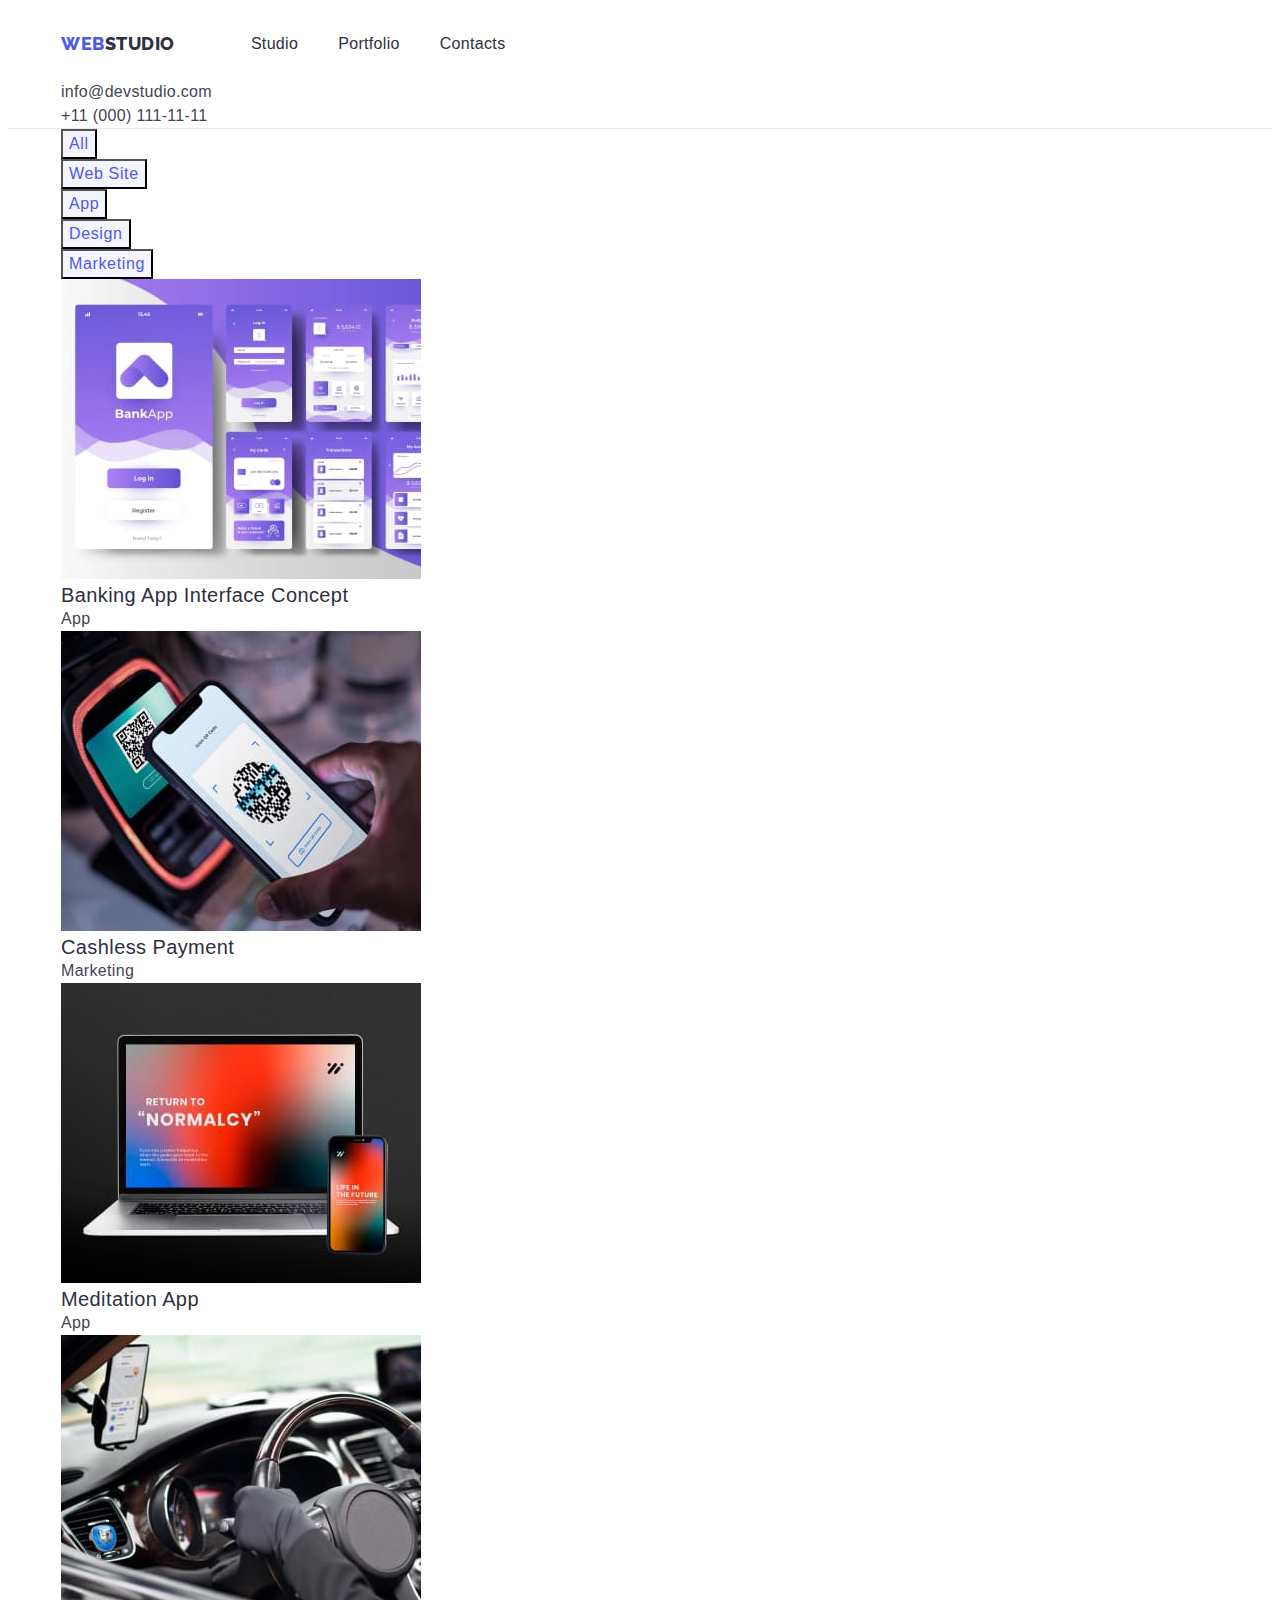
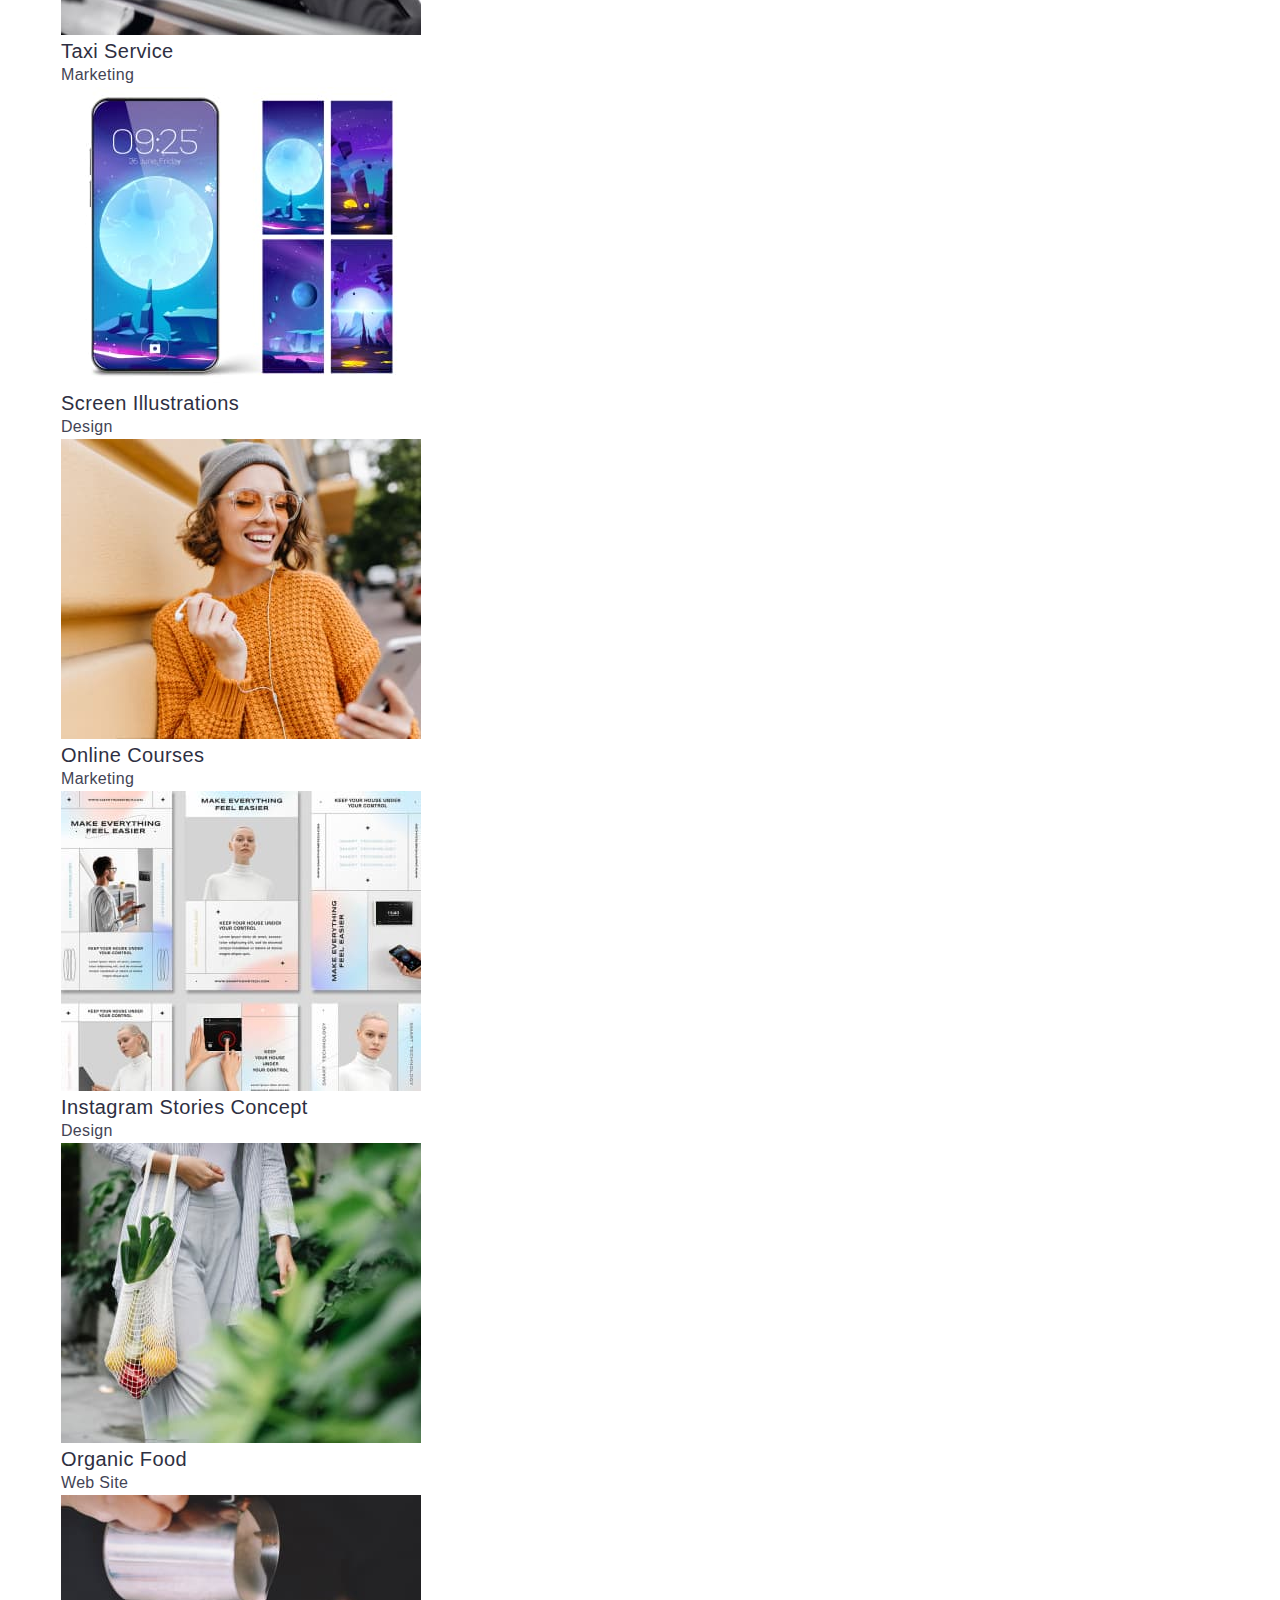
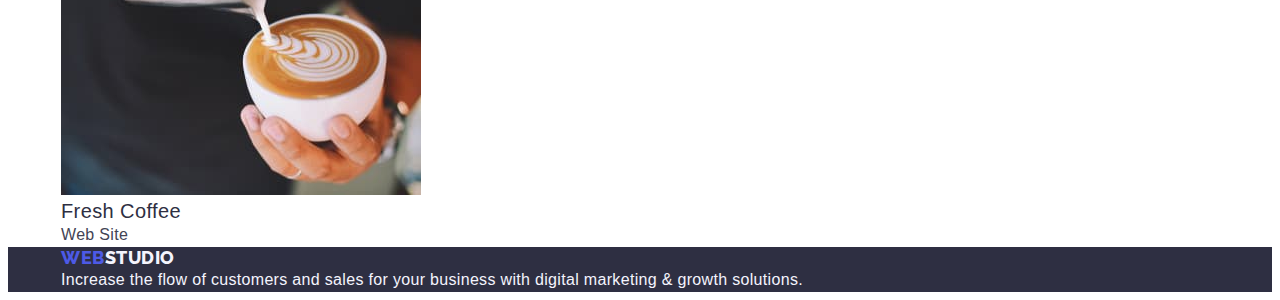
==== portfolio.html @ 367425ea "hero issues" ====
<!DOCTYPE html>
<html lang="en">
  <head>
    <meta charset="UTF-8" />
    <meta http-equiv="X-UA-Compatible" content="IE=edge" />
    <meta name="viewport" content="width=device-width, initial-scale=1.0" />
    <link rel="preconnect" href="https://fonts.googleapis.com" />
    <link rel="preconnect" href="https://fonts.gstatic.com" crossorigin />
    <link
      href="https://fonts.googleapis.com/css2?family=Raleway:wght@800&ampfamily=Roboto:wght@400;500;700;900&ampdisplay=swap"
      rel="stylesheet"
    />
    <title>Portfolio</title>
    <link
      rel="stylesheet"
      href="https://cdnjs.cloudflare.com/ajax/libs/modern-normalize/2.0.0/modern-normalize.min.css"
      integrity="sha512-4xo8blKMVCiXpTaLzQSLSw3KFOVPWhm/TRtuPVc4WG6kUgjH6J03IBuG7JZPkcWMxJ5huwaBpOpnwYElP/m6wg=="
      crossorigin="anonymous"
      referrerpolicy="no-referrer"
    />
    <link rel="stylesheet" href="./css/styles.css" />
  </head>
  <body>
    <header class="header">
      <div class="container">
        <nav class="header-navigation">
          <a href="./index.html" class="logo link"
            >Web<span class="span-header">Studio</span></a
          >

          <ul class="header-menu list">
            <li class="header-menu-item">
              <a href="./index.html" class="header-menu-link link">Studio</a>
            </li>
            <li class="header-menu-item">
              <a href="./portfolio.html" class="header-menu-link link"
                >Portfolio</a
              >
            </li>
            <li class="header-menu-item">
              <a href="" class="header-menu-link link">Contacts</a>
            </li>
          </ul>
        </nav>
        <address class="header-address">
          <ul class="list">
            <li class="header-address-item">
              <a
                class="header-address-link link"
                href="mailto:info@devstudio.com"
                >info@devstudio.com</a
              >
            </li>
            <li class="header-address-item link">
              <a class="header-address-link link" href="tel:+110001111111"
                >+11 (000) 111-11-11</a
              >
            </li>
          </ul>
        </address>
      </div>
    </header>

    <main>
      <section>
        <div class="container">
          <h1 hidden>Products</h1>
          <ul class="filters list">
            <li><button type="button" class="filters-button">All</button></li>
            <li>
              <button type="button" class="filters-button">Web Site</button>
            </li>
            <li><button type="button" class="filters-button">App</button></li>
            <li>
              <button type="button" class="filters-button">Design</button>
            </li>
            <li>
              <button type="button" class="filters-button">Marketing</button>
            </li>
          </ul>
          <ul class="product list">
            <li class="product-item">
              <a href="" class="link">
                <img
                  src="./images/bankingapp.jpg"
                  alt="Banking app interface"
                  width="360"
                />
                <h2 class="product-item-name">Banking App Interface Concept</h2>
                <p class="product-item-type">App</p>
              </a>
            </li>
            <li class="product-item">
              <a href="" class="link">
                <img
                  src="./images/cashless.jpg"
                  alt="Cashless Payment"
                  width="360"
                />
                <h2 class="product-item-name">Cashless Payment</h2>
                <p class="product-item-type">Marketing</p>
              </a>
            </li>
            <li class="product-item">
              <a href="" class="link">
                <img
                  src="./images/meditation.jpg"
                  alt="Meditation App"
                  width="360"
                />
                <h2 class="product-item-name">Meditation App</h2>
                <p class="product-item-type">App</p>
              </a>
            </li>
            <li class="product-item">
              <a href="" class="link">
                <img src="./images/taxi.jpg" alt="Taxi" width="360" />
                <h2 class="product-item-name">Taxi Service</h2>
                <p class="product-item-type">Marketing</p>
              </a>
            </li>
            <li class="product-item">
              <a href="" class="link">
                <img
                  src="./images/screen.jpg"
                  alt="Screen design"
                  width="360"
                />
                <h2 class="product-item-name">Screen Illustrations</h2>
                <p class="product-item-type">Design</p>
              </a>
            </li>
            <li class="product-item">
              <a href="" class="link">
                <img
                  src="./images/courses.jpg"
                  alt="Online courses"
                  width="360"
                />
                <h2 class="product-item-name">Online Courses</h2>
                <p class="product-item-type">Marketing</p>
              </a>
            </li>
            <li class="product-item">
              <a href="" class="link">
                <img
                  src="./images/insta.jpg"
                  alt="Instagram stories"
                  width="360"
                />
                <h2 class="product-item-name">Instagram Stories Concept</h2>
                <p class="product-item-type">Design</p>
              </a>
            </li>
            <li class="product-item">
              <a href="" class="link">
                <img src="./images/food.jpg" alt="Organic Food" width="360" />

                <h2 class="product-item-name">Organic Food</h2>
                <p class="product-item-type">Web Site</p>
              </a>
            </li>
            <li class="product-item">
              <a href="" class="link">
                <img
                  src="./images/coffee.jpg"
                  alt="Cup of coffee"
                  width="360"
                />
                <h2 class="product-item-name">Fresh Coffee</h2>
                <p class="product-item-type">Web Site</p>
              </a>
            </li>
          </ul>
        </div>
      </section>
    </main>
    <footer class="footer">
      <div class="container">
        <a href="./index.html" class="logo link"
          >Web<span class="span-footer">Studio</span></a
        >
        <p class="footer-txt">
          Increase the flow of customers and sales for your business with
          digital marketing & growth solutions.
        </p>
      </div>
    </footer>
  </body>
</html>
---- css/styles.css ----
:root {
  --brand-color: #4d5ae5;
  --main-color: #434455;
  --hover-color: #404bbf;
  --headings-color: #2e2f42;
  --background-color: #ffffff;
}
body {
  font-family: "Roboto", sans-serif;
  color: #434455;
  background-color: var(--background-color);
}
p,
h1,
h2,
h3,
h4,
h5,
h6 {
  margin-top: 0%;
  margin-bottom: 0%;
}

.link {
  text-decoration: none;
}

/* -----header----------- */

.header {
  border-bottom: 1px solid #e7e9fc;
}
.container {
  width: 100%;
  max-width: 1158px;
  padding-left: 15px;
  padding-right: 15px;
  margin-left: auto;
  margin-right: auto;
}
.header-container {
  display: flex;
  align-items: center;
}

.logo {
  font-family: "Raleway", sans-serif;
  font-weight: 800;
  font-size: 18px;
  line-height: 1.17;
  letter-spacing: 0.03em;
  color: #4d5ae5;
  text-transform: uppercase;
  display: flex;
  align-items: center;
  margin-right: 76px;
}

.span-header {
  color: var(--headings-color);
}

.header-menu {
  display: flex;
  margin-right: 76px;
  gap: 40px;
}
.header-navigation {
  display: flex;
  align-items: center;
  flex-grow: 1;
}
.header-menu-item {
  padding-top: 24px;
  padding-bottom: 24px;
}
.header-menu-link {
  font-weight: 500;
  font-size: 16px;
  line-height: 1.5;
  letter-spacing: 0.02em;
  color: #2e2f42;
}
.list {
  list-style: none;
  margin-top: 0%;
  margin-bottom: 0;
  padding-left: 0%;
}
.header-menu-link:hover,
.header-menu-link:focus,
.header-menu-link:active {
  color: #404bbf;
}
.header-address-link:hover,
.header-address-link:active,
.header-address-link:focus {
  color: #404bbf;
}
.adress {
  display: flex;
  margin-left: auto;
  gap: 40px;
}
.header-address-link {
  font-size: 16px;
  line-height: 1.5;
  letter-spacing: 0.02em;
  color: var(--main-color);
}
.header-address {
  font-style: normal;
}
/*---------hero--------*/

.hero {
  background-color: #2e2f42;
  padding-top: 188px;
  padding-bottom: 188px;
}
.hero-title {
  font-size: 56px;
  line-height: 60px;
  line-height: 1.07;
  letter-spacing: 0.02em;
  color: #ffffff;
  text-align: center;
  margin-left: auto;
  margin-right: auto;

  max-width: 496px;
}
.hero-button {
  min-width: 169px;
  height: 56px;
  font-family: inherit;
  background-color: #4d5ae5;
  font-weight: 500;
  font-size: 16px;
  line-height: 1.5;
  letter-spacing: 0.04em;
  cursor: pointer;
  color: #ffffff;
  margin-left: auto;
  margin-right: auto;
  box-shadow: 0px 4px 4px rgba(0, 0, 0, 0.15);
  border-radius: 4px;
  border: none;
  display: block;
  margin: 0 auto;
}
.hero-button:hover,
.hero-button:focus {
  background-color: #404bbf;
}
/*---------descrip section------*/
.descrip {
  background-color: #ffffff;
}

.descrip-list-title {
  font-weight: 500;
  font-size: 20px;
  line-height: 1.2;
  letter-spacing: 0.02em;
  color: var(--headings-color);
}
.descrip-list-descrip {
  font-size: 16px;
  line-height: 1.5;
  letter-spacing: 0.02em;
}
/*-------main activity section------*/

.main-activity {
  background-color: #ffffff;
}
.section-title {
  font-size: 36px;
  line-height: 1.11;
  letter-spacing: 0.02em;
  text-transform: capitalize;
  color: #2e2f42;
  text-align: center;
}
/*-----team-------*/

.team {
  background-color: #f4f4fd;
}
.team-item {
  background-color: #ffffff;
}
.team-item-name {
  font-weight: 500;
  font-size: 20px;
  line-height: 1.2;
  letter-spacing: 0.02em;
  color: #2e2f42;
}
.team-item-position {
  font-size: 16px;
  line-height: 1.5;
  letter-spacing: 0.02em;
}
/*------footer-------*/

.footer {
  background-color: #2e2f42;
}
.span-footer {
  color: #f4f4fd;
}
.footer-txt {
  font-size: 16px;
  line-height: 1.5;
  letter-spacing: 0.02em;
  color: #f4f4fd;
}
/*------portfolio-------*/

.filters-button {
  font-family: "Roboto", sans-serif;
  font-weight: 500;
  font-size: 16px;
  line-height: 1.5;
  letter-spacing: 0.04em;
  color: #4d5ae5;
  background-color: #f4f4fd;
  cursor: pointer;
}
.filters-button:hover,
.filters-button:focus {
  color: #ffffff;
  background: #404bbf;
}
.product-item-name {
  font-weight: 500;
  font-size: 20px;
  line-height: 1.2;
  letter-spacing: 0.02em;
  color: #2e2f42;
}
.product-item-type {
  font-size: 16px;
  line-height: 1.5;
  letter-spacing: 0.02em;
  color: var(--main-color);
}
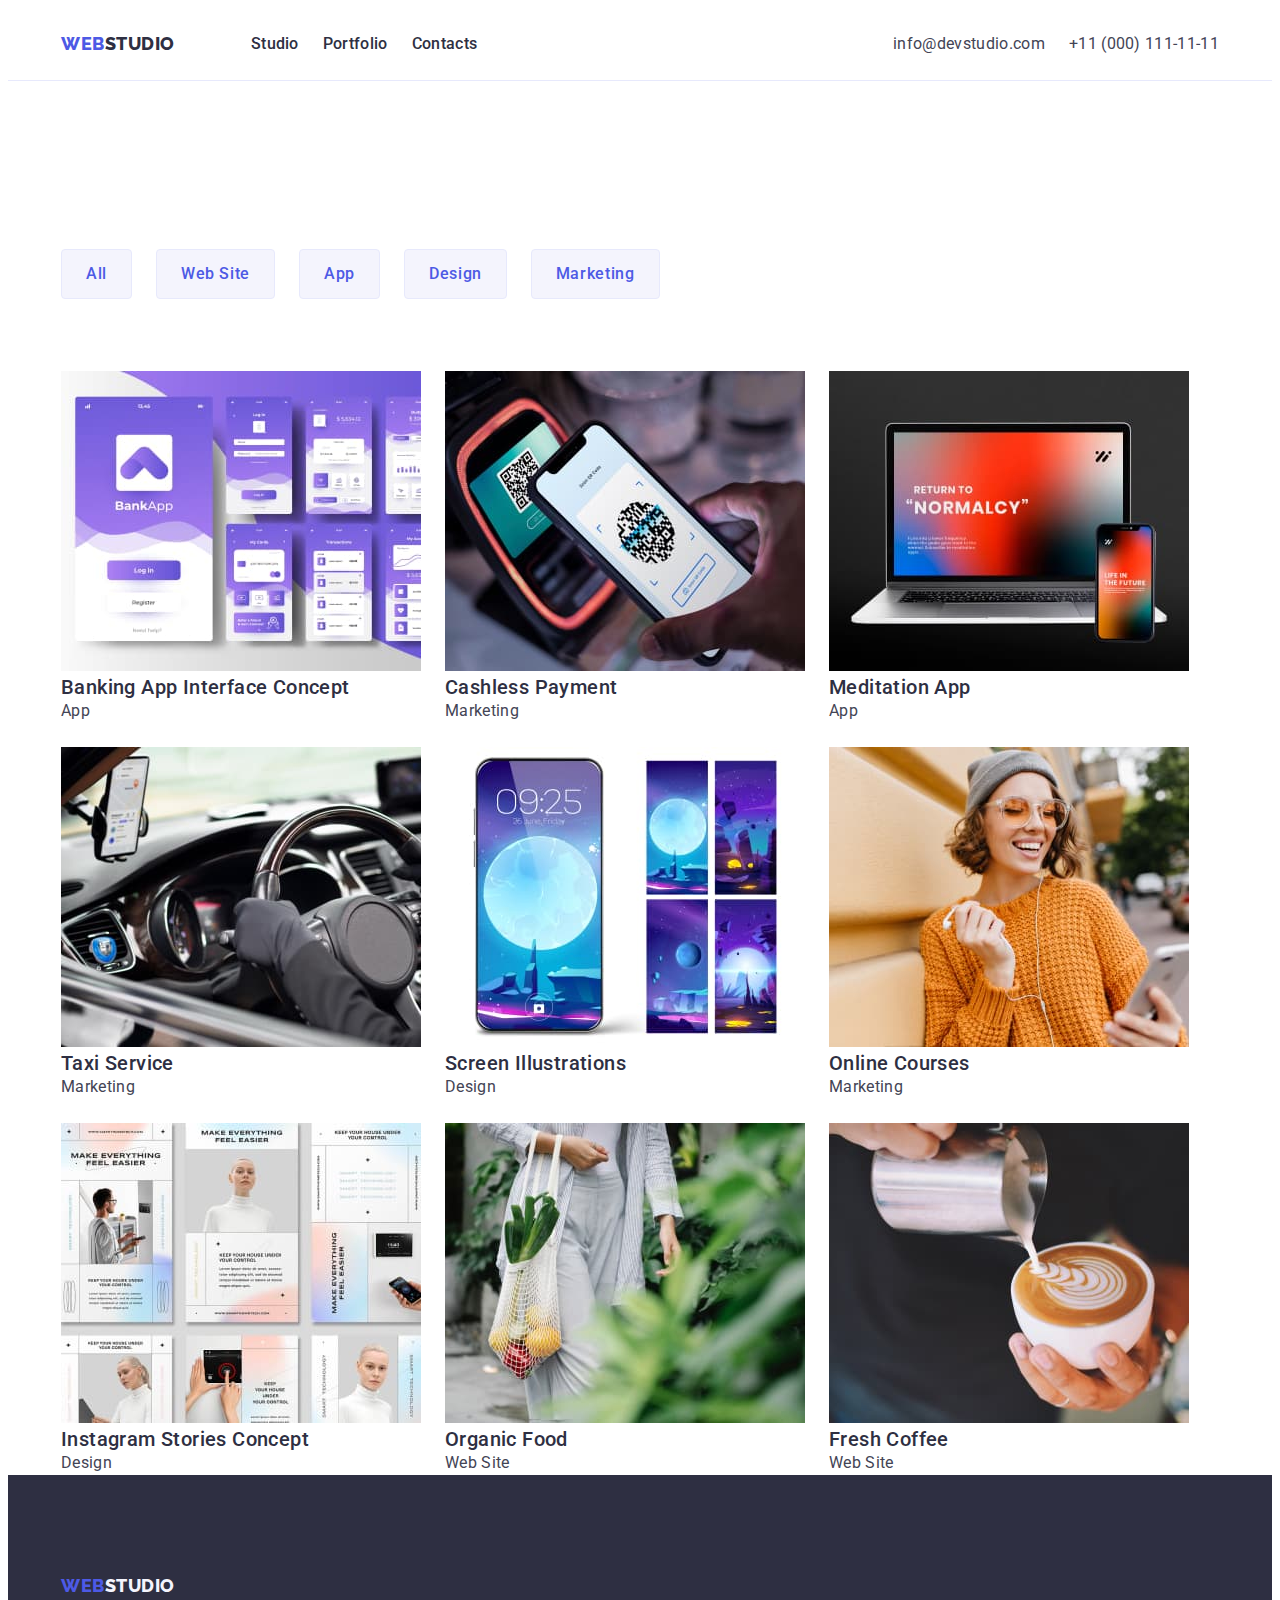
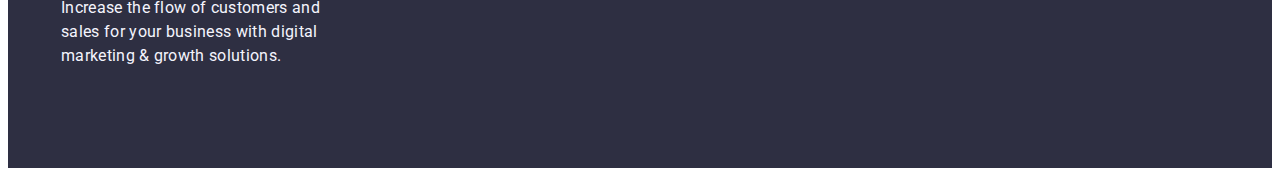
==== commit bb140bc2: "new" ====
--- a/portfolio.html
+++ b/portfolio.html
@@ -7,7 +7,7 @@
     <link rel="preconnect" href="https://fonts.googleapis.com" />
     <link rel="preconnect" href="https://fonts.gstatic.com" crossorigin />
     <link
-      href="https://fonts.googleapis.com/css2?family=Raleway:wght@800&ampfamily=Roboto:wght@400;500;700;900&ampdisplay=swap"
+      href="https://fonts.googleapis.com/css2?family=Raleway:wght@800&family=Roboto:wght@400;500;700;900&display=swap"
       rel="stylesheet"
     />
     <title>Portfolio</title>
@@ -22,7 +22,7 @@
   </head>
   <body>
     <header class="header">
-      <div class="container">
+      <div class="container header-container">
         <nav class="header-navigation">
           <a href="./index.html" class="logo link"
             >Web<span class="span-header">Studio</span></a
@@ -63,7 +63,7 @@
 
     <main>
       <section>
-        <div class="container">
+        <div class="container portfolio-main">
           <h1 hidden>Products</h1>
           <ul class="filters list">
             <li><button type="button" class="filters-button">All</button></li>
--- a/css/styles.css
+++ b/css/styles.css
@@ -24,20 +24,22 @@
 .link {
   text-decoration: none;
 }
-
-/* -----header----------- */
-
-.header {
-  border-bottom: 1px solid #e7e9fc;
-}
 .container {
   width: 100%;
   max-width: 1158px;
-  padding-left: 15px;
-  padding-right: 15px;
+  padding: 0 15px;
+  margin: 0 auto;
+
   margin-left: auto;
   margin-right: auto;
 }
+
+/* -----header----------- */
+
+.header {
+  border-bottom: 1px solid #e7e9fc;
+}
+
 .header-container {
   display: flex;
   align-items: center;
@@ -127,7 +129,7 @@
   text-align: center;
   margin-left: auto;
   margin-right: auto;
-
+  margin-bottom: 48px;
   max-width: 496px;
 }
 .hero-button {
@@ -157,13 +159,22 @@
 .descrip {
   background-color: #ffffff;
 }
-
+.descrip-list-item {
+  width: calc((100%-72) / 4);
+}
+.descrip-list {
+  display: flex;
+  align-items: center;
+  padding-top: 120px;
+  gap: 24px;
+}
 .descrip-list-title {
   font-weight: 500;
   font-size: 20px;
   line-height: 1.2;
   letter-spacing: 0.02em;
   color: var(--headings-color);
+  margin-bottom: 8px;
 }
 .descrip-list-descrip {
   font-size: 16px;
@@ -175,6 +186,18 @@
 .main-activity {
   background-color: #ffffff;
 }
+.activity-contatiner {
+  padding-top: 120px;
+  padding-bottom: 120px;
+}
+.main-activity-list {
+  display: flex;
+  gap: 24px;
+}
+.main-activity-item {
+  width: calc((100%-48) / 3);
+}
+
 .section-title {
   font-size: 36px;
   line-height: 1.11;
@@ -182,14 +205,36 @@
   text-transform: capitalize;
   color: #2e2f42;
   text-align: center;
+  margin-bottom: 72px;
 }
 /*-----team-------*/
 
 .team {
   background-color: #f4f4fd;
+  padding-top: 120px;
+  padding-bottom: 120px;
+}
+.list {
+  display: flex;
+  gap: 24px;
+}
+.image {
+  display: block;
+  max-width: 100%;
+  height: auto;
+}
+.section-title {
+  margin-bottom: 72px;
 }
 .team-item {
+  width: calc((100%-72) / 4);
   background-color: #ffffff;
+  box-shadow: 0px 1px 6px rgba(46, 47, 66, 0.08),
+    0px 1px 1px rgba(46, 47, 66, 0.16), 0px 2px 1px rgba(46, 47, 66, 0.08);
+  border-radius: 0px 0px 4px 4px;
+}
+.card {
+  padding: 32px 16px 32px 16px;
 }
 .team-item-name {
   font-weight: 500;
@@ -197,21 +242,30 @@
   line-height: 1.2;
   letter-spacing: 0.02em;
   color: #2e2f42;
+  margin-bottom: 8px;
+  text-align: center;
 }
 .team-item-position {
   font-size: 16px;
   line-height: 1.5;
   letter-spacing: 0.02em;
+  text-align: center;
 }
 /*------footer-------*/
 
 .footer {
   background-color: #2e2f42;
+  padding-top: 100px;
+  padding-bottom: 100px;
+}
+.footer-logo {
+  margin-bottom: 16px;
 }
 .span-footer {
   color: #f4f4fd;
 }
 .footer-txt {
+  max-width: 264px;
   font-size: 16px;
   line-height: 1.5;
   letter-spacing: 0.02em;
@@ -219,6 +273,15 @@
 }
 /*------portfolio-------*/
 
+.portfolio-main {
+  padding-top: 168px;
+}
+.filters {
+  display: flex;
+  margin-bottom: 72px;
+  margin-left: auto;
+  margin-right: auto;
+}
 .filters-button {
   font-family: "Roboto", sans-serif;
   font-weight: 500;
@@ -228,12 +291,27 @@
   color: #4d5ae5;
   background-color: #f4f4fd;
   cursor: pointer;
-}
+  border: 1px solid #e7e9fc;
+  border-radius: 4px;
+  display: block;
+  padding: 12px 24px 12px 24px;
+}
+
 .filters-button:hover,
 .filters-button:focus {
   color: #ffffff;
   background: #404bbf;
 }
+.product {
+  display: flex;
+  flex-wrap: wrap;
+  flex-direction: row;
+  align-items: flex-start;
+  padding: 0px;
+  gap: 24px;
+}
+.product-item {
+}
 .product-item-name {
   font-weight: 500;
   font-size: 20px;
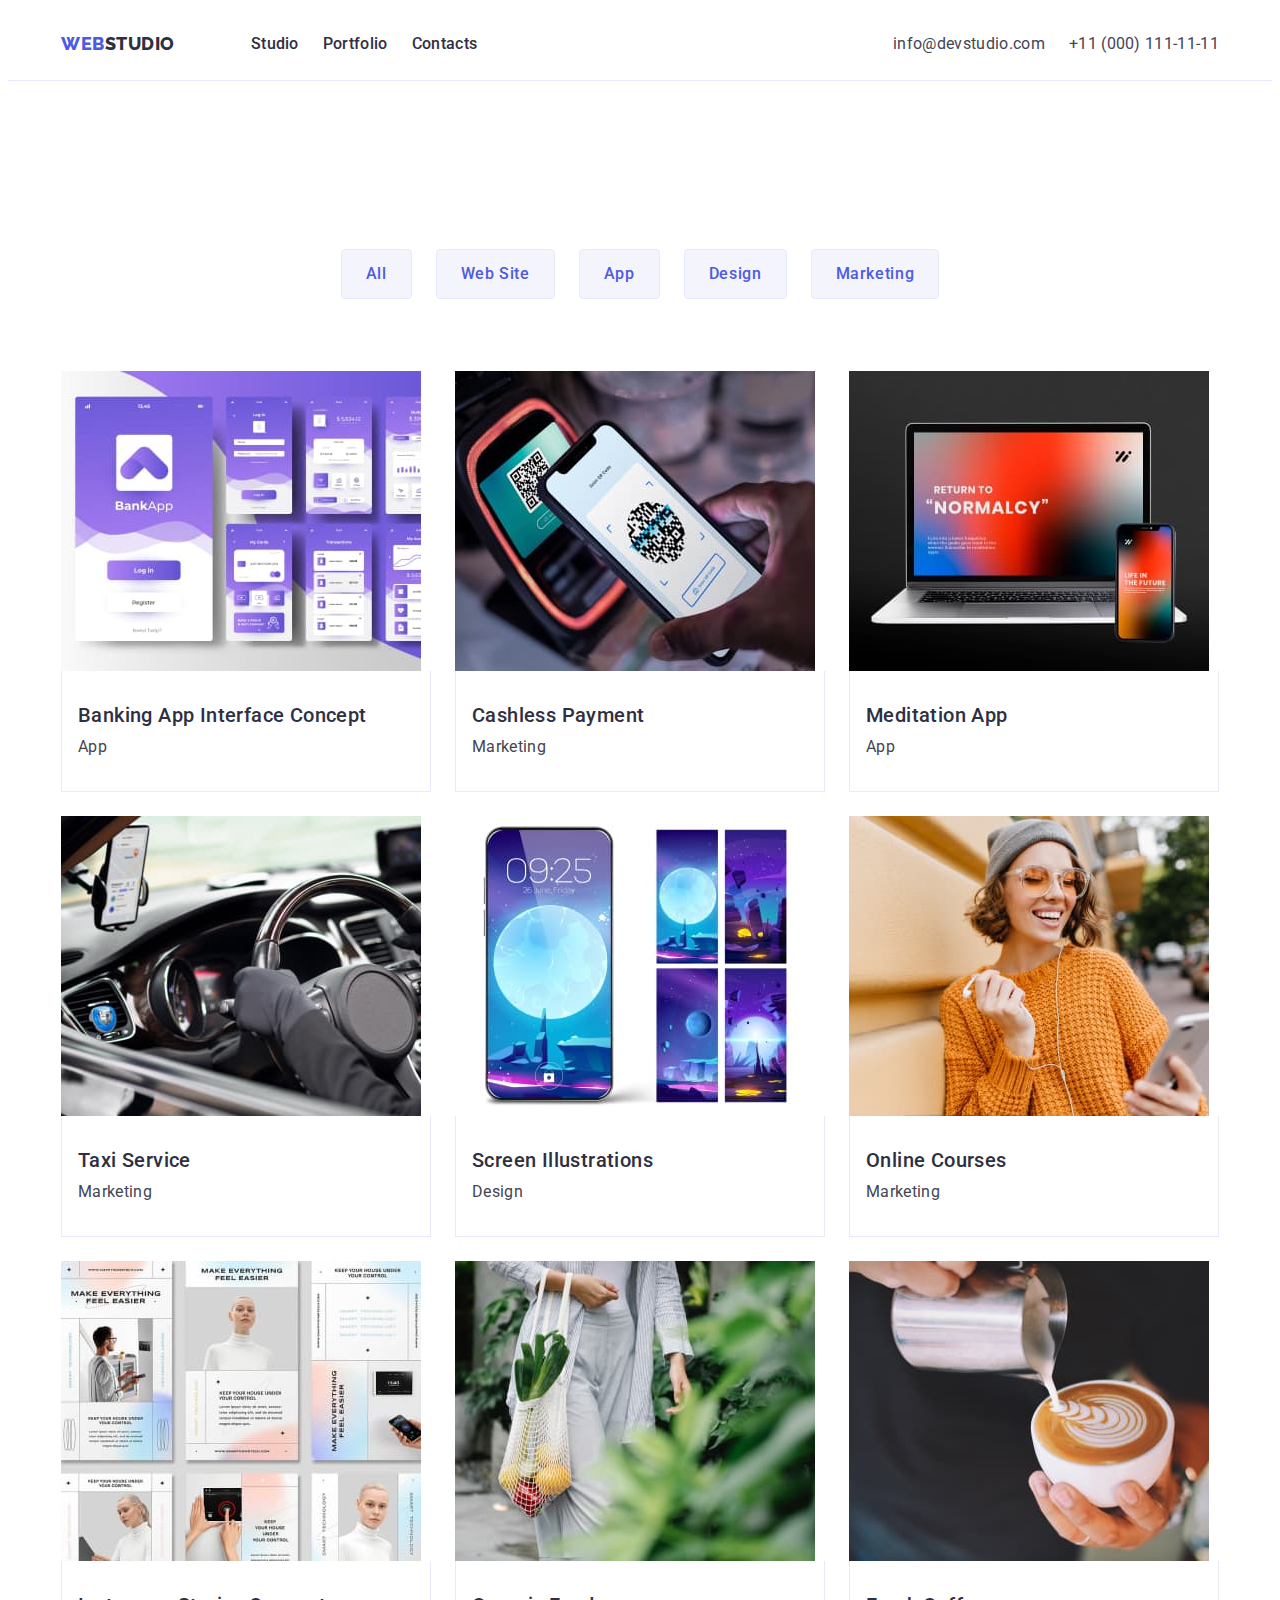
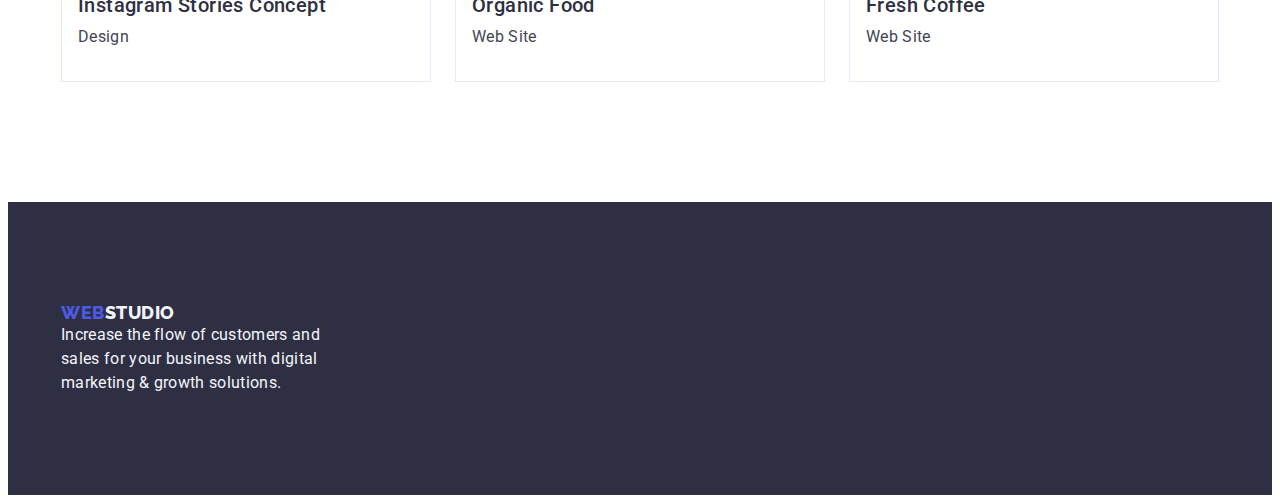
==== commit 0da3d76e: "update" ====
--- a/portfolio.html
+++ b/portfolio.html
@@ -23,6 +23,7 @@
   <body>
     <header class="header">
       <div class="container header-container">
+        <h1 class="visually-hidden">Portfolio</h1>
         <nav class="header-navigation">
           <a href="./index.html" class="logo link"
             >Web<span class="span-header">Studio</span></a
@@ -64,7 +65,6 @@
     <main>
       <section>
         <div class="container portfolio-main">
-          <h1 hidden>Products</h1>
           <ul class="filters list">
             <li><button type="button" class="filters-button">All</button></li>
             <li>
@@ -86,8 +86,12 @@
                   alt="Banking app interface"
                   width="360"
                 />
-                <h2 class="product-item-name">Banking App Interface Concept</h2>
-                <p class="product-item-type">App</p>
+                <div class="product-card">
+                  <h2 class="product-item-name">
+                    Banking App Interface Concept
+                  </h2>
+                  <p class="product-item-type">App</p>
+                </div>
               </a>
             </li>
             <li class="product-item">
@@ -97,8 +101,10 @@
                   alt="Cashless Payment"
                   width="360"
                 />
-                <h2 class="product-item-name">Cashless Payment</h2>
-                <p class="product-item-type">Marketing</p>
+                <div class="product-card">
+                  <h2 class="product-item-name">Cashless Payment</h2>
+                  <p class="product-item-type">Marketing</p>
+                </div>
               </a>
             </li>
             <li class="product-item">
@@ -108,15 +114,19 @@
                   alt="Meditation App"
                   width="360"
                 />
-                <h2 class="product-item-name">Meditation App</h2>
-                <p class="product-item-type">App</p>
+                <div class="product-card">
+                  <h2 class="product-item-name">Meditation App</h2>
+                  <p class="product-item-type">App</p>
+                </div>
               </a>
             </li>
             <li class="product-item">
               <a href="" class="link">
                 <img src="./images/taxi.jpg" alt="Taxi" width="360" />
-                <h2 class="product-item-name">Taxi Service</h2>
-                <p class="product-item-type">Marketing</p>
+                <div class="product-card">
+                  <h2 class="product-item-name">Taxi Service</h2>
+                  <p class="product-item-type">Marketing</p>
+                </div>
               </a>
             </li>
             <li class="product-item">
@@ -126,8 +136,10 @@
                   alt="Screen design"
                   width="360"
                 />
-                <h2 class="product-item-name">Screen Illustrations</h2>
-                <p class="product-item-type">Design</p>
+                <div class="product-card">
+                  <h2 class="product-item-name">Screen Illustrations</h2>
+                  <p class="product-item-type">Design</p>
+                </div>
               </a>
             </li>
             <li class="product-item">
@@ -137,8 +149,10 @@
                   alt="Online courses"
                   width="360"
                 />
-                <h2 class="product-item-name">Online Courses</h2>
-                <p class="product-item-type">Marketing</p>
+                <div class="product-card">
+                  <h2 class="product-item-name">Online Courses</h2>
+                  <p class="product-item-type">Marketing</p>
+                </div>
               </a>
             </li>
             <li class="product-item">
@@ -148,16 +162,19 @@
                   alt="Instagram stories"
                   width="360"
                 />
-                <h2 class="product-item-name">Instagram Stories Concept</h2>
-                <p class="product-item-type">Design</p>
+                <div class="product-card">
+                  <h2 class="product-item-name">Instagram Stories Concept</h2>
+                  <p class="product-item-type">Design</p>
+                </div>
               </a>
             </li>
             <li class="product-item">
               <a href="" class="link">
                 <img src="./images/food.jpg" alt="Organic Food" width="360" />
-
-                <h2 class="product-item-name">Organic Food</h2>
-                <p class="product-item-type">Web Site</p>
+                <div class="product-card">
+                  <h2 class="product-item-name">Organic Food</h2>
+                  <p class="product-item-type">Web Site</p>
+                </div>
               </a>
             </li>
             <li class="product-item">
@@ -167,8 +184,10 @@
                   alt="Cup of coffee"
                   width="360"
                 />
-                <h2 class="product-item-name">Fresh Coffee</h2>
-                <p class="product-item-type">Web Site</p>
+                <div class="product-card">
+                  <h2 class="product-item-name">Fresh Coffee</h2>
+                  <p class="product-item-type">Web Site</p>
+                </div>
               </a>
             </li>
           </ul>
--- a/css/styles.css
+++ b/css/styles.css
@@ -20,6 +20,11 @@
   margin-top: 0%;
   margin-bottom: 0%;
 }
+img {
+  display: block;
+  max-width: 100%;
+  height: auto;
+}
 
 .link {
   text-decoration: none;
@@ -32,6 +37,18 @@
 
   margin-left: auto;
   margin-right: auto;
+}
+.visually-hidden {
+  position: absolute;
+  width: 1px;
+  height: 1px;
+  margin: -1px;
+  border: 0;
+  padding: 0;
+  white-space: nowrap;
+  clip-path: inset(100%);
+  clip: rect(0 0 0 0);
+  overflow: hidden;
 }
 
 /* -----header----------- */
@@ -160,7 +177,7 @@
   background-color: #ffffff;
 }
 .descrip-list-item {
-  width: calc((100%-72) / 4);
+  width: calc((100% - 72px) / 4);
 }
 .descrip-list {
   display: flex;
@@ -195,7 +212,7 @@
   gap: 24px;
 }
 .main-activity-item {
-  width: calc((100%-48) / 3);
+  width: calc((100% - 48px) / 3);
 }
 
 .section-title {
@@ -214,20 +231,17 @@
   padding-top: 120px;
   padding-bottom: 120px;
 }
+
 .list {
   display: flex;
   gap: 24px;
 }
-.image {
-  display: block;
-  max-width: 100%;
-  height: auto;
-}
+
 .section-title {
   margin-bottom: 72px;
 }
 .team-item {
-  width: calc((100%-72) / 4);
+  width: calc((100% - 72px) / 4);
   background-color: #ffffff;
   box-shadow: 0px 1px 6px rgba(46, 47, 66, 0.08),
     0px 1px 1px rgba(46, 47, 66, 0.16), 0px 2px 1px rgba(46, 47, 66, 0.08);
@@ -275,9 +289,11 @@
 
 .portfolio-main {
   padding-top: 168px;
+  padding-bottom: 120px;
 }
 .filters {
   display: flex;
+  justify-content: center;
   margin-bottom: 72px;
   margin-left: auto;
   margin-right: auto;
@@ -306,11 +322,21 @@
   display: flex;
   flex-wrap: wrap;
   flex-direction: row;
-  align-items: flex-start;
+  justify-content: center;
   padding: 0px;
   gap: 24px;
 }
+.product-card {
+  padding-top: 32px;
+  padding-bottom: 32px;
+  padding-left: 16px;
+  border-bottom: 1px solid #e7e9fc;
+  border-left: 1px solid #e7e9fc;
+  border-right: 1px solid #e7e9fc;
+}
 .product-item {
+  width: calc((100% - 48px) / 3);
+  background-color: #ffffff;
 }
 .product-item-name {
   font-weight: 500;
@@ -318,6 +344,7 @@
   line-height: 1.2;
   letter-spacing: 0.02em;
   color: #2e2f42;
+  margin-bottom: 8px;
 }
 .product-item-type {
   font-size: 16px;
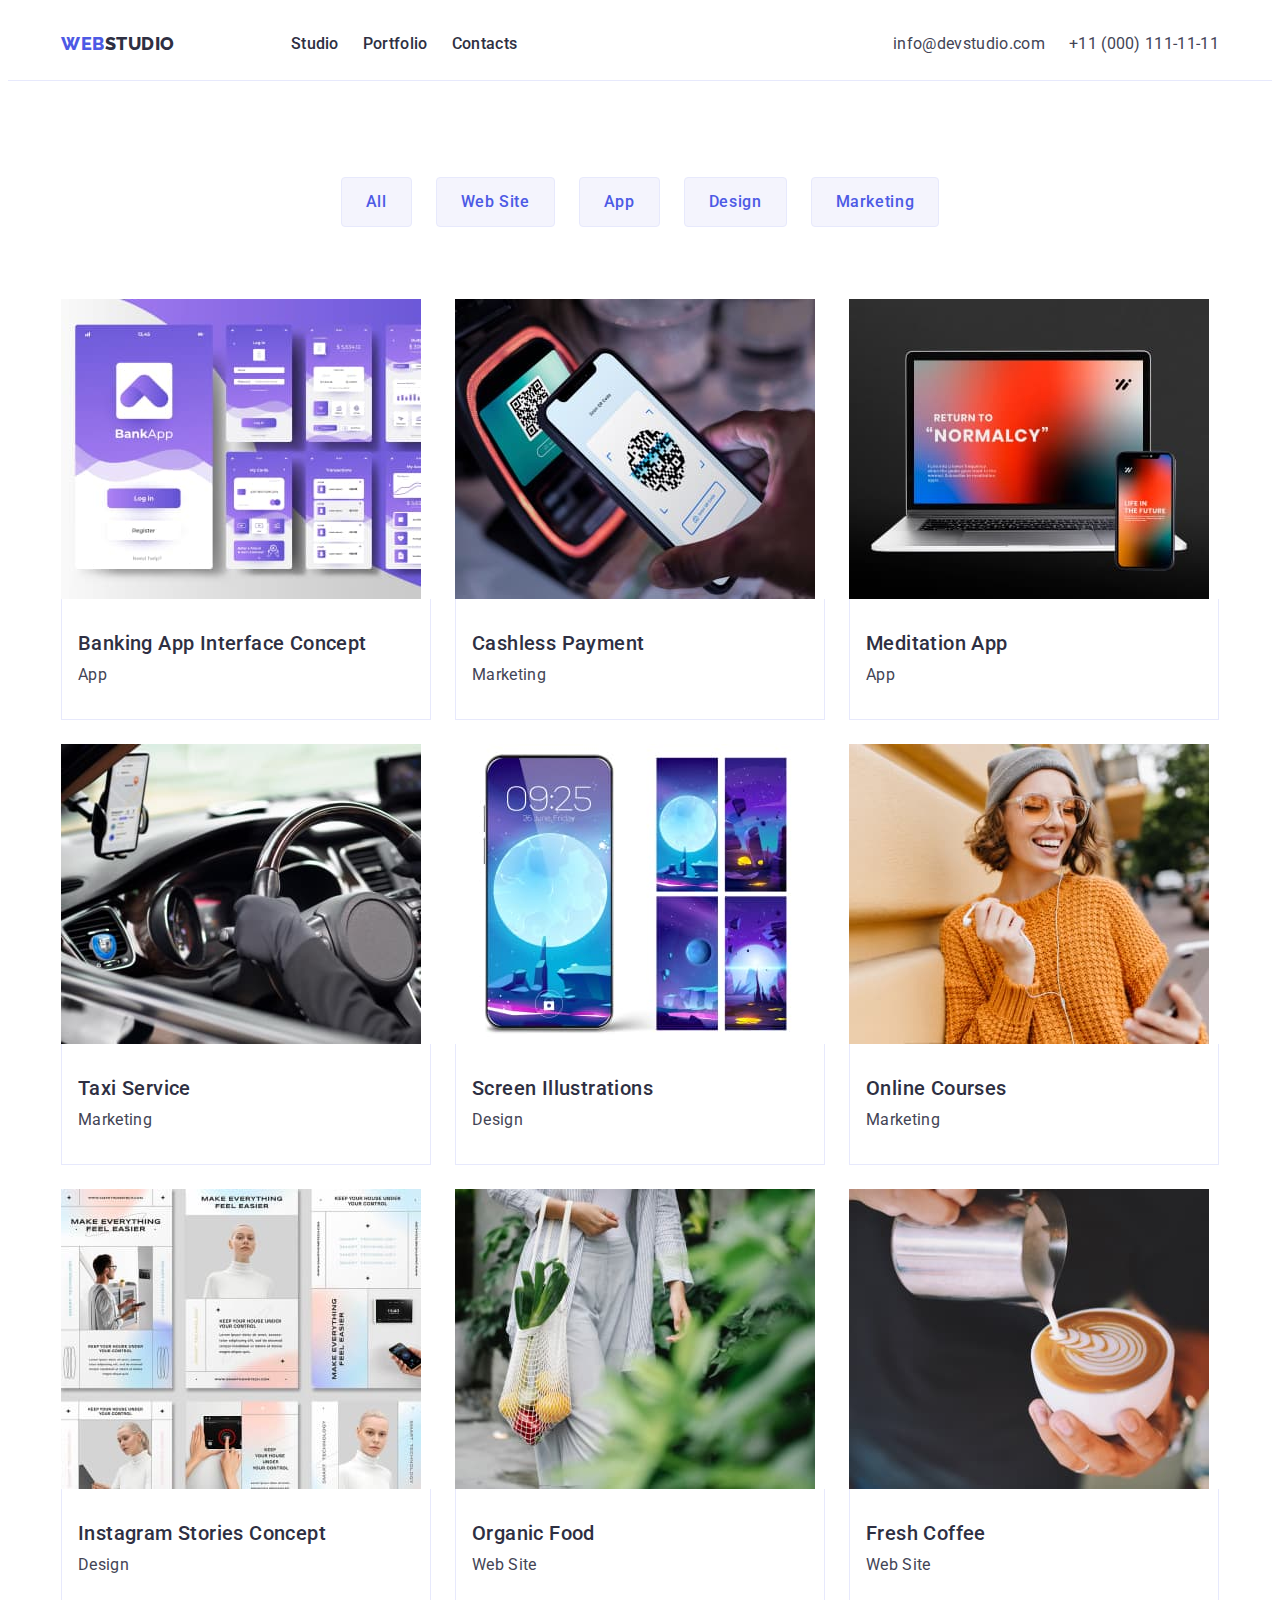
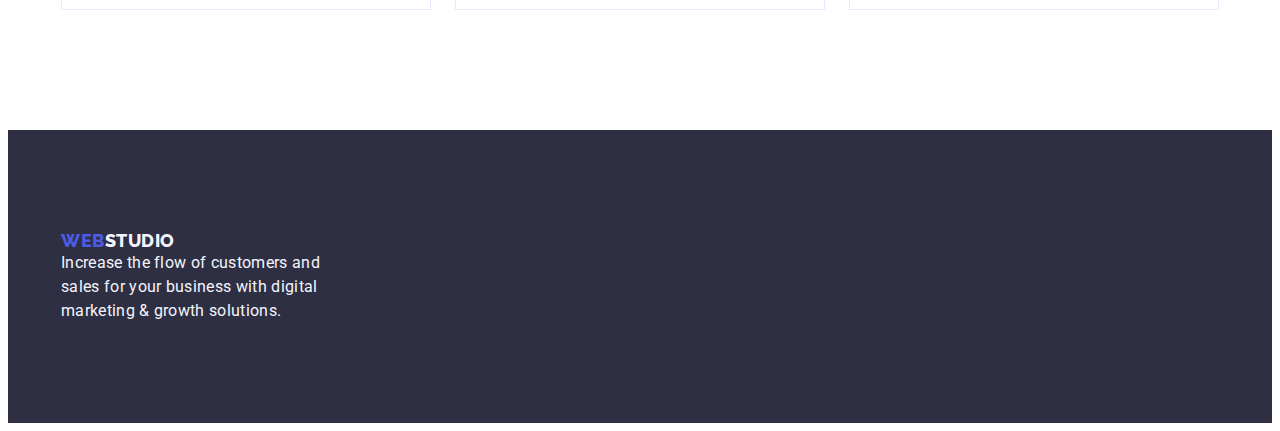
==== commit b7cf4b4a: "fixes" ====
--- a/portfolio.html
+++ b/portfolio.html
@@ -23,12 +23,10 @@
   <body>
     <header class="header">
       <div class="container header-container">
-        <h1 class="visually-hidden">Portfolio</h1>
         <nav class="header-navigation">
           <a href="./index.html" class="logo link"
             >Web<span class="span-header">Studio</span></a
           >
-
           <ul class="header-menu list">
             <li class="header-menu-item">
               <a href="./index.html" class="header-menu-link link">Studio</a>
@@ -63,8 +61,9 @@
     </header>
 
     <main>
-      <section>
-        <div class="container portfolio-main">
+      <section class="main-portfolio">
+        <h1 class="visually-hidden">Portfolio</h1>
+        <div class="container">
           <ul class="filters list">
             <li><button type="button" class="filters-button">All</button></li>
             <li>
--- a/css/styles.css
+++ b/css/styles.css
@@ -29,6 +29,13 @@
 .link {
   text-decoration: none;
 }
+.list {
+  list-style: none;
+  margin-top: 0%;
+  margin-bottom: 0;
+  padding-left: 0%;
+}
+
 .container {
   width: 100%;
   max-width: 1158px;
@@ -81,31 +88,28 @@
 
 .header-menu {
   display: flex;
-  margin-right: 76px;
-  gap: 40px;
-}
+  padding-top: 24px;
+  padding-bottom: 24px;
+}
+
 .header-navigation {
   display: flex;
   align-items: center;
   flex-grow: 1;
-}
-.header-menu-item {
+  gap: 40px;
+}
+
+.header-menu-link {
+  font-weight: 500;
+  font-size: 16px;
+  line-height: 1.5;
+  letter-spacing: 0.02em;
+  color: #2e2f42;
+  gap: 40px;
   padding-top: 24px;
   padding-bottom: 24px;
 }
-.header-menu-link {
-  font-weight: 500;
-  font-size: 16px;
-  line-height: 1.5;
-  letter-spacing: 0.02em;
-  color: #2e2f42;
-}
-.list {
-  list-style: none;
-  margin-top: 0%;
-  margin-bottom: 0;
-  padding-left: 0%;
-}
+
 .header-menu-link:hover,
 .header-menu-link:focus,
 .header-menu-link:active {
@@ -126,6 +130,7 @@
   line-height: 1.5;
   letter-spacing: 0.02em;
   color: var(--main-color);
+  gap: 40px;
 }
 .header-address {
   font-style: normal;
@@ -175,6 +180,7 @@
 /*---------descrip section------*/
 .descrip {
   background-color: #ffffff;
+  padding: 120px 0;
 }
 .descrip-list-item {
   width: calc((100% - 72px) / 4);
@@ -182,7 +188,7 @@
 .descrip-list {
   display: flex;
   align-items: center;
-  padding-top: 120px;
+
   gap: 24px;
 }
 .descrip-list-title {
@@ -202,11 +208,9 @@
 
 .main-activity {
   background-color: #ffffff;
-}
-.activity-contatiner {
-  padding-top: 120px;
   padding-bottom: 120px;
 }
+
 .main-activity-list {
   display: flex;
   gap: 24px;
@@ -273,6 +277,7 @@
   padding-bottom: 100px;
 }
 .footer-logo {
+  display: inline-block;
   margin-bottom: 16px;
 }
 .span-footer {
@@ -287,8 +292,8 @@
 }
 /*------portfolio-------*/
 
-.portfolio-main {
-  padding-top: 168px;
+.main-portfolio {
+  padding-top: 96px;
   padding-bottom: 120px;
 }
 .filters {
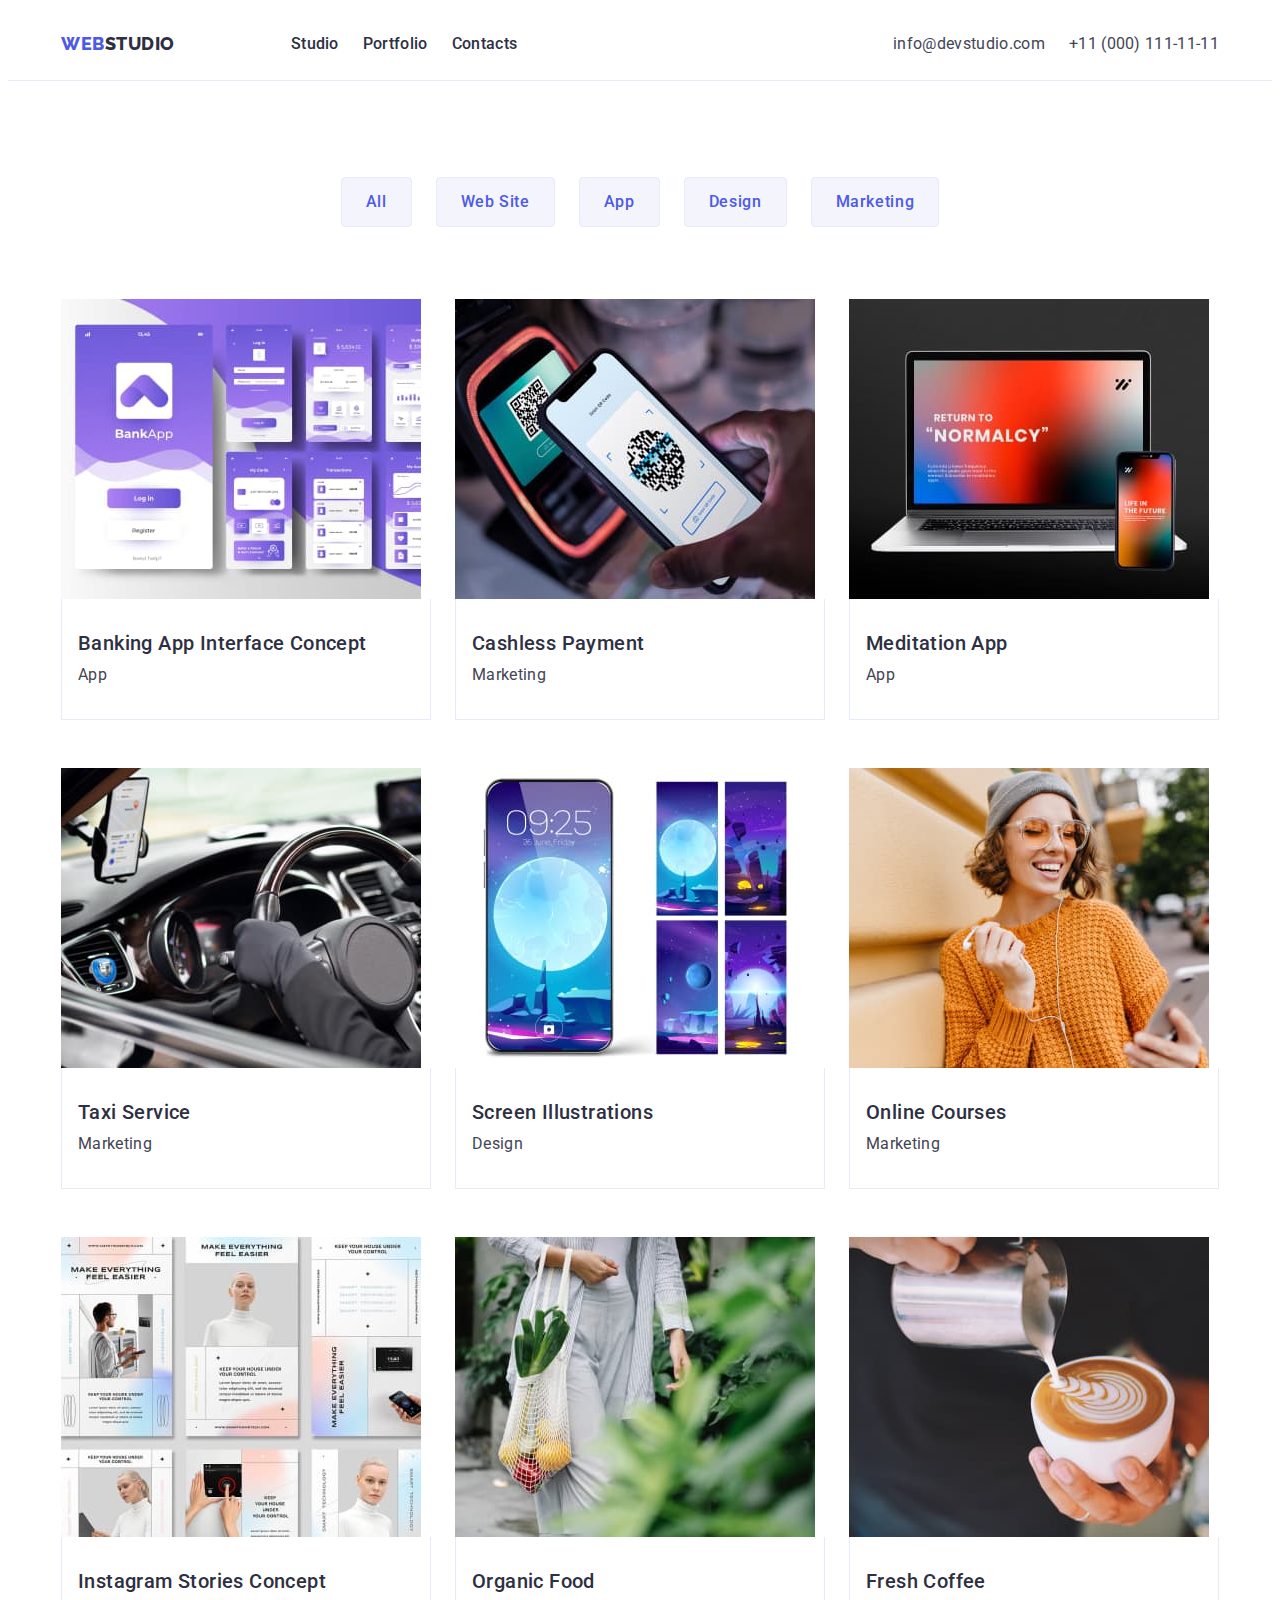
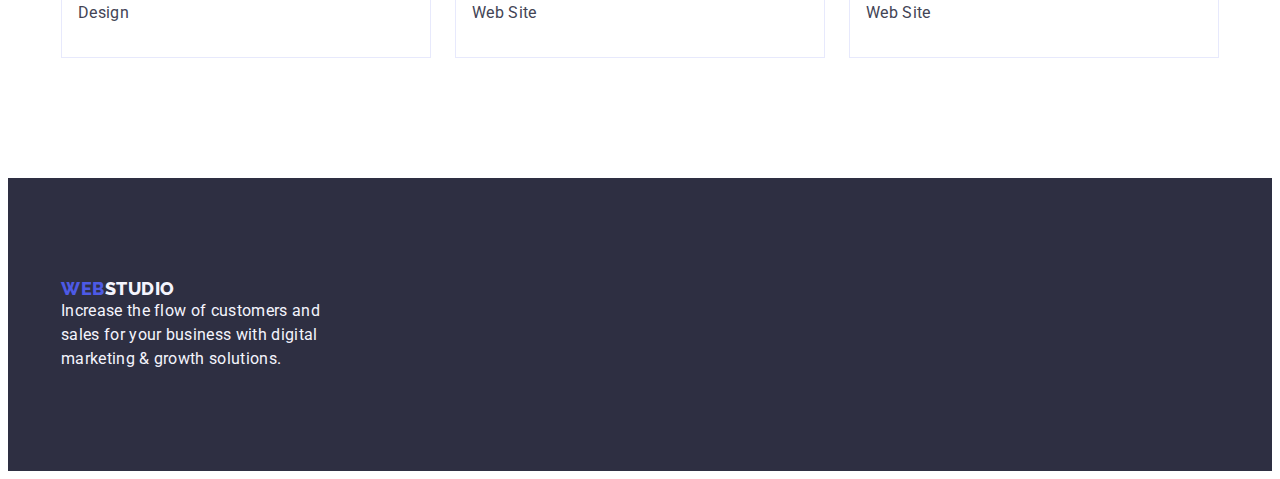
==== commit f9eb8037: "fixes" ====
--- a/portfolio.html
+++ b/portfolio.html
@@ -42,7 +42,7 @@
           </ul>
         </nav>
         <address class="header-address">
-          <ul class="list">
+          <ul class="adress list">
             <li class="header-address-item">
               <a
                 class="header-address-link link"
@@ -62,8 +62,8 @@
 
     <main>
       <section class="main-portfolio">
-        <h1 class="visually-hidden">Portfolio</h1>
         <div class="container">
+          <h1 class="visually-hidden">Portfolio</h1>
           <ul class="filters list">
             <li><button type="button" class="filters-button">All</button></li>
             <li>
--- a/css/styles.css
+++ b/css/styles.css
@@ -67,6 +67,13 @@
 .header-container {
   display: flex;
   align-items: center;
+  gap: 40px;
+}
+.header-navigation {
+  display: flex;
+  align-items: center;
+  flex-grow: 1;
+  gap: 40px;
 }
 
 .logo {
@@ -90,15 +97,11 @@
   display: flex;
   padding-top: 24px;
   padding-bottom: 24px;
-}
-
-.header-navigation {
-  display: flex;
-  align-items: center;
-  flex-grow: 1;
-  gap: 40px;
-}
-
+  gap: 40px;
+}
+.header-menu-item {
+  gap: 40px;
+}
 .header-menu-link {
   font-weight: 500;
   font-size: 16px;
@@ -125,6 +128,10 @@
   margin-left: auto;
   gap: 40px;
 }
+
+.header-address-item {
+  gap: 40px;
+}
 .header-address-link {
   font-size: 16px;
   line-height: 1.5;
@@ -134,6 +141,7 @@
 }
 .header-address {
   font-style: normal;
+  gap: 40px;
 }
 /*---------hero--------*/
 
@@ -322,6 +330,7 @@
 .filters-button:focus {
   color: #ffffff;
   background: #404bbf;
+  border: 1px solid transparent;
 }
 .product {
   display: flex;
@@ -330,14 +339,14 @@
   justify-content: center;
   padding: 0px;
   gap: 24px;
-}
+  row-gap: 48px;
+}
+
 .product-card {
-  padding-top: 32px;
-  padding-bottom: 32px;
-  padding-left: 16px;
   border-bottom: 1px solid #e7e9fc;
   border-left: 1px solid #e7e9fc;
   border-right: 1px solid #e7e9fc;
+  padding: 32px 16px;
 }
 .product-item {
   width: calc((100% - 48px) / 3);
